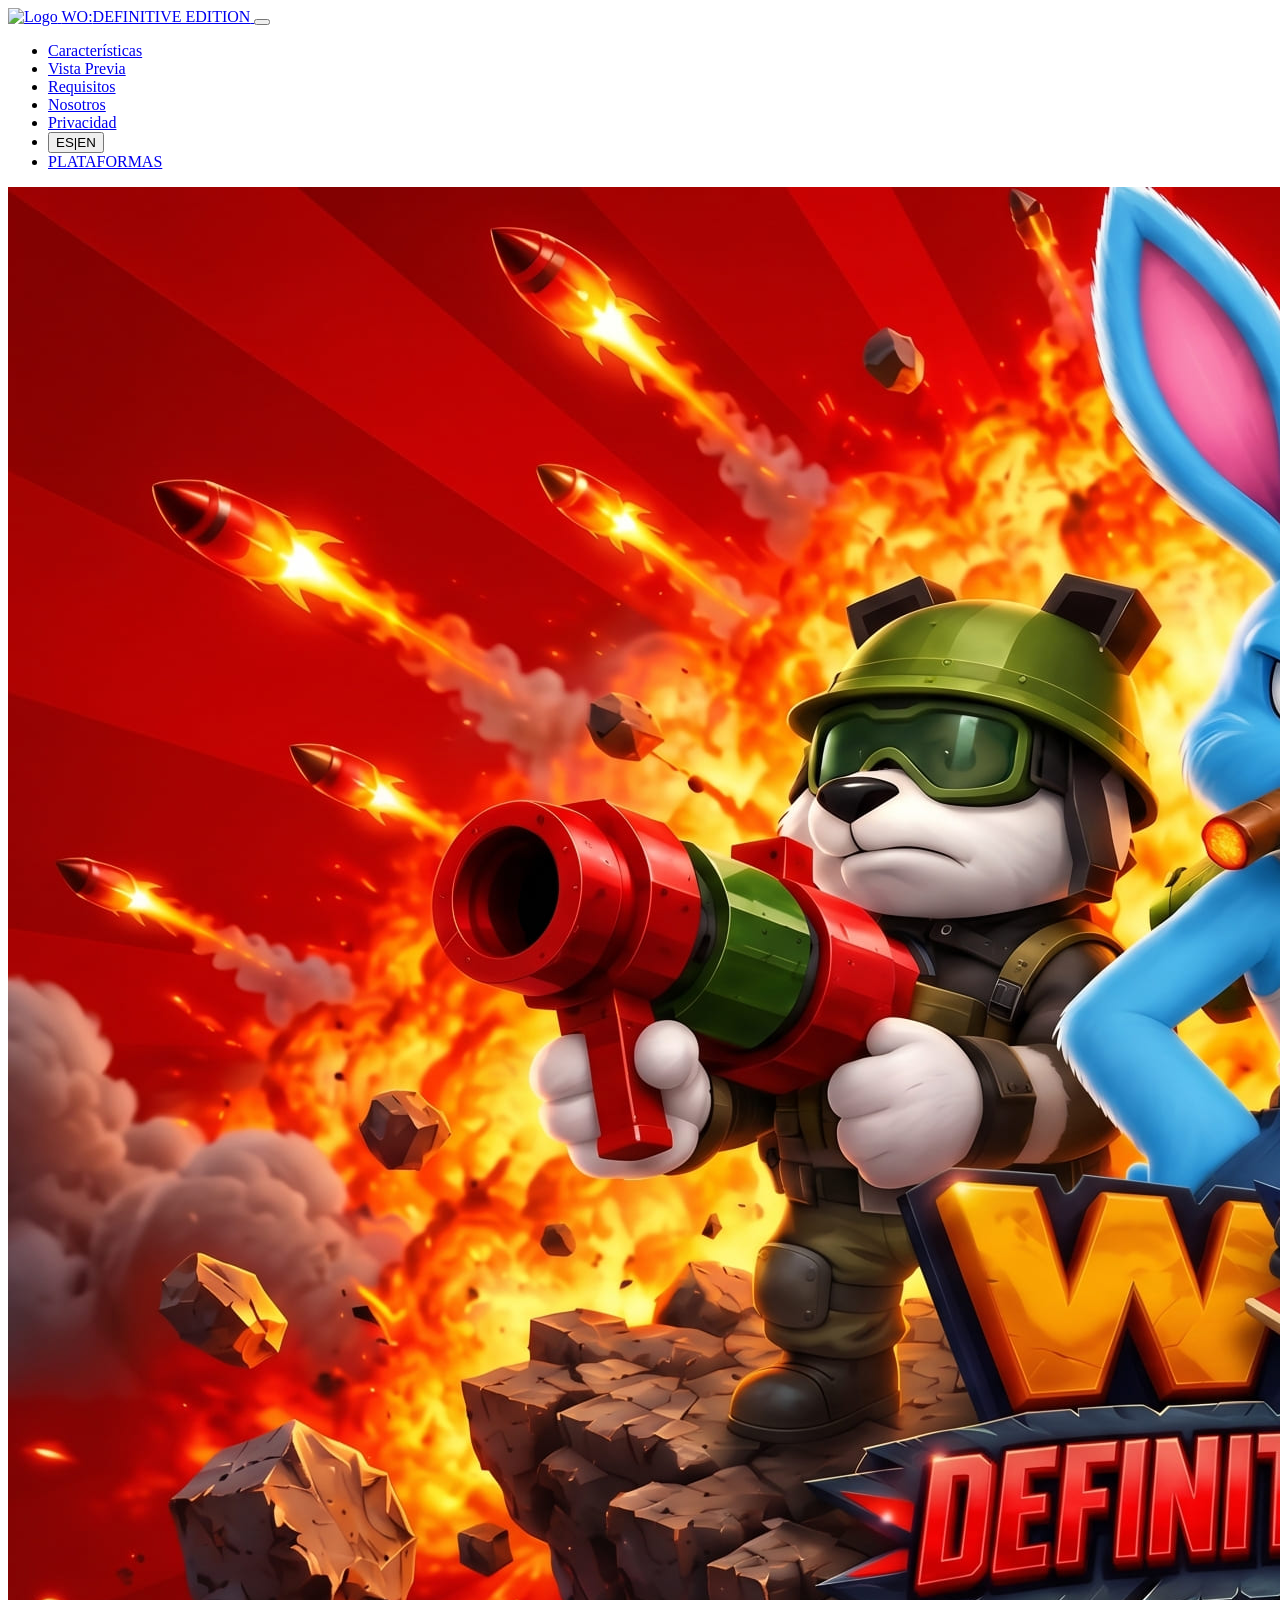
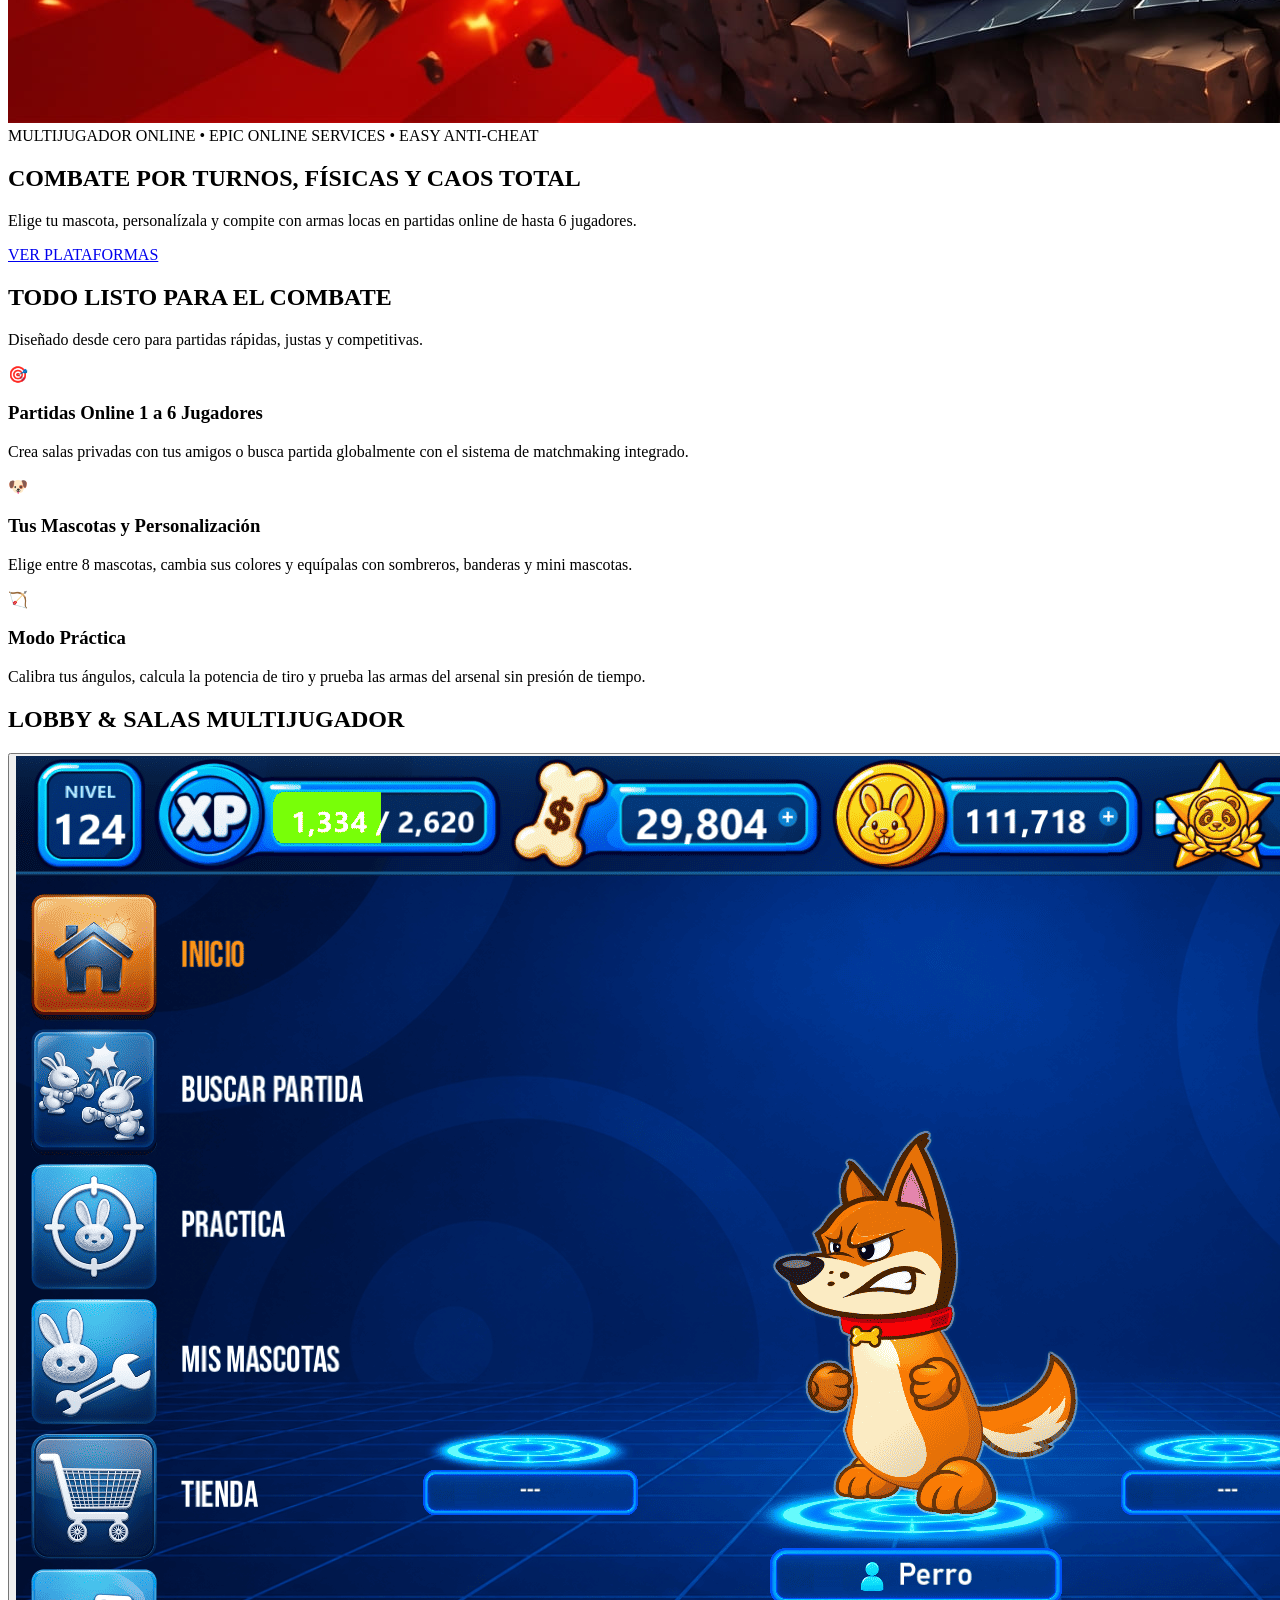
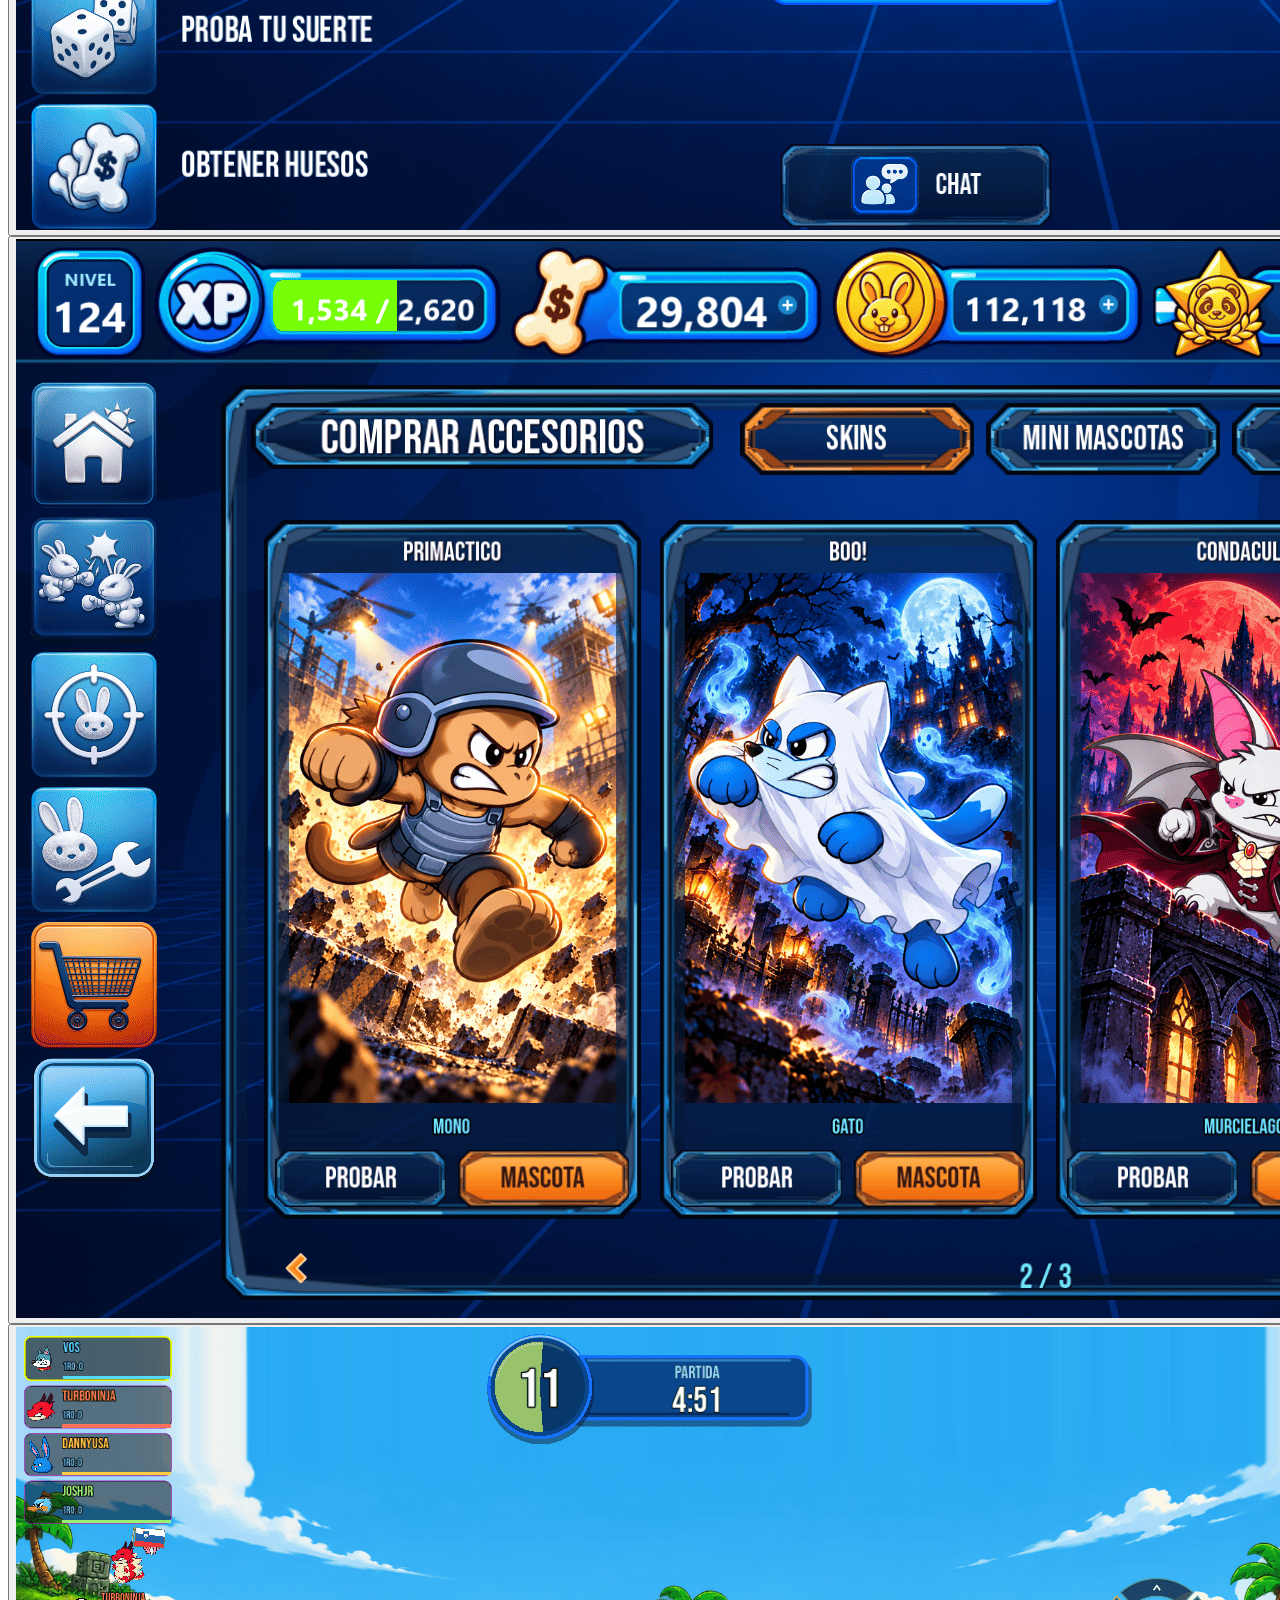
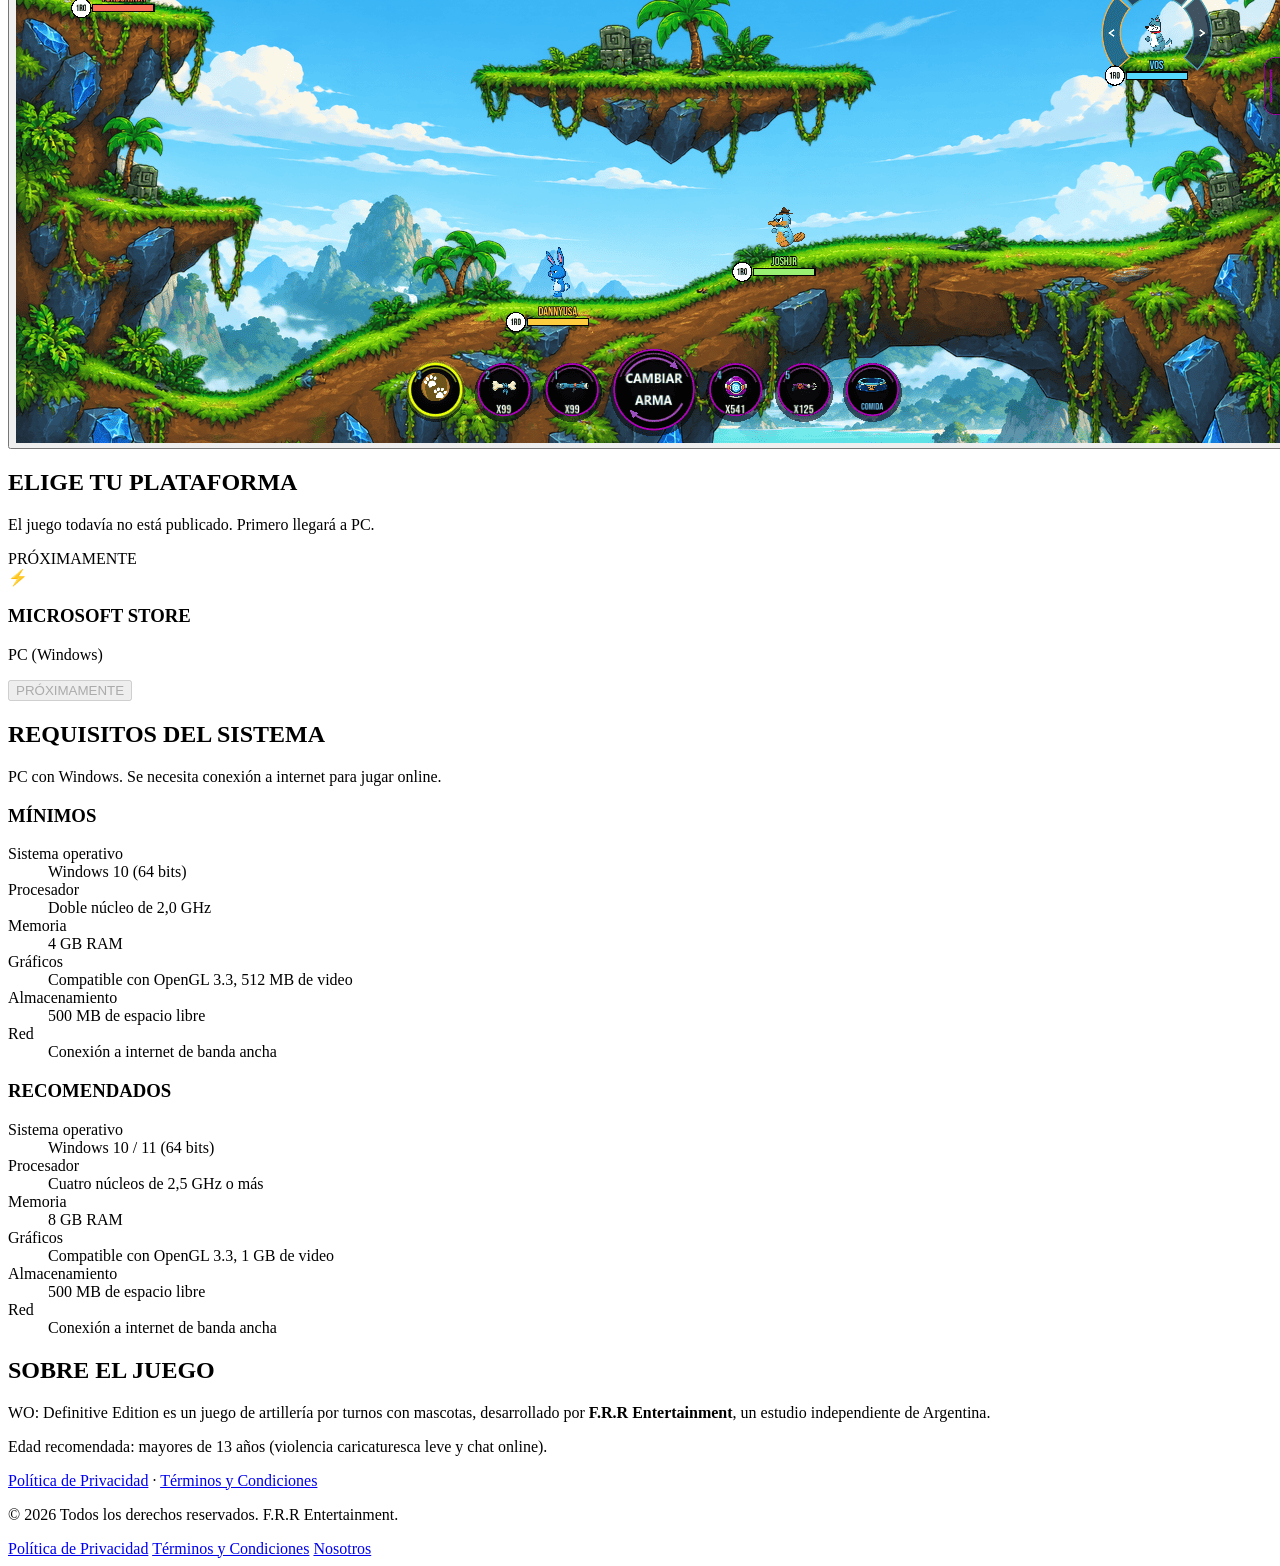
==== index.html @ 230c09bc "Change platform name from Epic Games Store to Microsoft Store" ====
<!DOCTYPE html>
<html lang="es">
<head>
  <meta charset="UTF-8" />
  <meta name="viewport" content="width=device-width, initial-scale=1.0" />
  <meta name="description" content="WO: Definitive Edition, juego de artillería por turnos con mascotas. Desarrollado por F.R.R Entertainment." />
  <link rel="icon" type="image/jpeg" href="Assets/Logo.jpg" />
  <title>WO Definitive Edition</title>
  <link rel="stylesheet" href="Css/style.css" />
  <link rel="preconnect" href="https://fonts.googleapis.com">
  <link rel="preconnect" href="https://fonts.gstatic.com" crossorigin>
  <link href="https://fonts.googleapis.com/css2?family=Bungee&family=Inter:wght@400;600;700;800&display=swap" rel="stylesheet">
</head>
<body>

  <!-- Barra de navegación con Menú Hamburguesa en móvil -->
  <header class="navbar">
    <div class="container nav-content">
      <a href="index.html" class="logo-brand">
        <img src="Assets/Logo.jpg" alt="Logo" class="nav-avatar" />
        <span class="logo-text">WO:<span>DEFINITIVE EDITION</span></span>
      </a>

      <!-- Botón de apertura para móviles -->
      <button class="nav-toggle" id="navToggle" aria-label="Abrir menú" data-i18n-aria="nav_open">
        <span></span>
        <span></span>
        <span></span>
      </button>

      <!-- Menú de enlaces -->
      <nav class="nav-menu" id="navMenu">
        <ul class="nav-links">
          <li><a href="#features" data-i18n="nav_features">Características</a></li>
          <li><a href="#preview" data-i18n="nav_preview">Vista Previa</a></li>
          <li><a href="#requirements" data-i18n="nav_requirements">Requisitos</a></li>
          <li><a href="#about" data-i18n="nav_about">Nosotros</a></li>
          <li><a href="privacy.html" data-i18n="nav_privacy">Privacidad</a></li>
          <li><button type="button" class="lang-toggle" data-lang-toggle aria-label="Cambiar idioma / Change language"><span class="lang-opt" data-lang="es">ES</span><span class="lang-sep">|</span><span class="lang-opt" data-lang="en">EN</span></button></li>
          <li><a href="#download" class="btn-play-nav" data-i18n="nav_platforms">PLATAFORMAS</a></li>
        </ul>
      </nav>
    </div>
  </header>

  <!-- Hero Section con Banner nítido -->
  <section class="hero-section">
    <div class="container hero-container">
      <div class="banner-frame">
        <img src="Assets/Banner.png" alt="WO: Definitive Edition" class="img-banner-main" />
      </div>

      <div class="hero-status-pill">
        <span class="pulse-dot"></span> <span data-i18n="hero_pill">MULTIJUGADOR ONLINE • EPIC ONLINE SERVICES • EASY ANTI-CHEAT</span>
      </div>

      <h1 class="hero-heading" data-i18n="hero_title">COMBATE POR TURNOS, FÍSICAS Y CAOS TOTAL</h1>
      <p class="hero-subtext" data-i18n="hero_text">
        Elige tu mascota, personalízala y compite con armas locas en partidas online de hasta 6 jugadores.
      </p>

      <div class="hero-actions">
        <a href="#download" class="btn-ui btn-yellow" data-i18n="hero_button">VER PLATAFORMAS</a>
      </div>
    </div>
  </section>

  <!-- Características -->
  <section id="features" class="section">
    <div class="container">
      <h2 class="section-title" data-i18n="features_title">TODO LISTO PARA EL COMBATE</h2>
      <p class="section-subtitle" data-i18n="features_sub">Diseñado desde cero para partidas rápidas, justas y competitivas.</p>

      <div class="game-cards-grid">
        <div class="game-card">
          <div class="card-icon-box">🎯</div>
          <h3 data-i18n="card1_title">Partidas Online 1 a 6 Jugadores</h3>
          <p data-i18n="card1_text">Crea salas privadas con tus amigos o busca partida globalmente con el sistema de matchmaking integrado.</p>
        </div>

        <div class="game-card">
          <div class="card-icon-box">🐶</div>
          <h3 data-i18n="card2_title">Tus Mascotas y Personalización</h3>
          <p data-i18n="card2_text">Elige entre 8 mascotas, cambia sus colores y equípalas con sombreros, banderas y mini mascotas.</p>
        </div>

        <div class="game-card">
          <div class="card-icon-box">🏹</div>
          <h3 data-i18n="card3_title">Modo Práctica</h3>
          <p data-i18n="card3_text">Calibra tus ángulos, calcula la potencia de tiro y prueba las armas del arsenal sin presión de tiempo.</p>
        </div>
      </div>
    </div>
  </section>

  <!-- Vista Previa del Menú del Juego -->
  <section id="preview" class="section section-lobby">
    <div class="container text-center">
      <h2 class="section-title" data-i18n="preview_title">LOBBY & SALAS MULTIJUGADOR</h2>
      <div class="screenshots-grid">
        <button type="button" class="screenshot-wrapper screenshot-button">
          <img src="Assets/Menu.png" alt="Menú principal del juego" class="screenshot-img" data-i18n-alt="preview_alt_menu" />
        </button>
        <button type="button" class="screenshot-wrapper screenshot-button">
          <img src="Assets/jugando.png" alt="Partida en curso" class="screenshot-img" data-i18n-alt="preview_alt_gameplay" />
        </button>
        <button type="button" class="screenshot-wrapper screenshot-button">
          <img src="Assets/Maparoto.png" alt="Mapa de juego" class="screenshot-img" data-i18n-alt="preview_alt_map" />
        </button>
      </div>
      <dialog class="screenshot-dialog" aria-label="Imagen ampliada" data-i18n-aria="preview_dialog">
        <button type="button" class="screenshot-dialog-close" aria-label="Cerrar imagen" data-i18n-aria="preview_close">&times;</button>
        <img class="screenshot-dialog-img" alt="" />
      </dialog>
    </div>
  </section>

  <!-- Plataformas -->
  <section id="download" class="section section-download">
    <div class="container text-center">
      <h2 class="section-title" data-i18n="platforms_title">ELIGE TU PLATAFORMA</h2>
      <p class="section-subtitle" data-i18n="platforms_sub">El juego todavía no está publicado. Primero llegará a PC.</p>

      <div class="platforms-grid single">

        <!-- 1. Epic Games Store -->
        <div class="platform-card">
          <div class="platform-badge badge-soon" data-i18n="soon">PRÓXIMAMENTE</div>
          <div class="platform-icon">⚡</div>
          <h3>MICROSOFT STORE</h3>
          <p class="platform-meta">PC (Windows)</p>
          <button class="btn-ui btn-disabled btn-block" disabled data-i18n="soon">PRÓXIMAMENTE</button>
        </div>

        <!-- Plataformas para mas adelante (sacar el comentario cuando sea real):

        <div class="platform-card">
          <div class="platform-badge badge-soon" data-i18n="soon">PRÓXIMAMENTE</div>
          <div class="platform-icon">🎮</div>
          <h3>STEAM</h3>
          <p class="platform-meta">PC (Windows)</p>
          <button class="btn-ui btn-disabled btn-block" disabled data-i18n="soon">PRÓXIMAMENTE</button>
        </div>

        <div class="platform-card coming-soon">
          <div class="platform-badge badge-soon" data-i18n="soon">PRÓXIMAMENTE</div>
          <div class="platform-icon">📱</div>
          <h3>ANDROID / MOBILE</h3>
          <p class="platform-meta">Google Play Store</p>
          <button class="btn-ui btn-disabled btn-block" disabled data-i18n="soon">PRÓXIMAMENTE</button>
        </div>

        <div class="platform-card coming-soon">
          <div class="platform-badge badge-soon" data-i18n="soon">PRÓXIMAMENTE</div>
          <div class="platform-icon">🍎</div>
          <h3>MACOS</h3>
          <p class="platform-meta">Apple</p>
          <button class="btn-ui btn-disabled btn-block" disabled data-i18n="soon">PRÓXIMAMENTE</button>
        </div>

        <div class="platform-card coming-soon">
          <div class="platform-badge badge-soon" data-i18n="soon">PRÓXIMAMENTE</div>
          <div class="platform-icon">🕹️</div>
          <h3>PLAYSTATION 5</h3>
          <p class="platform-meta">PlayStation Store</p>
          <button class="btn-ui btn-disabled btn-block" disabled data-i18n="soon">PRÓXIMAMENTE</button>
        </div>

        <div class="platform-card coming-soon">
          <div class="platform-badge badge-soon" data-i18n="soon">PRÓXIMAMENTE</div>
          <div class="platform-icon">🟢</div>
          <h3>XBOX SERIES X|S</h3>
          <p class="platform-meta">Microsoft Xbox Store</p>
          <button class="btn-ui btn-disabled btn-block" disabled data-i18n="soon">PRÓXIMAMENTE</button>
        </div>
        -->
      </div>
    </div>
  </section>

  <!-- Requisitos del sistema -->
  <section id="requirements" class="section">
    <div class="container text-center">
      <h2 class="section-title" data-i18n="req_title">REQUISITOS DEL SISTEMA</h2>
      <p class="section-subtitle" data-i18n="req_sub">PC con Windows. Se necesita conexión a internet para jugar online.</p>

      <div class="req-grid">
        <div class="req-card">
          <h3 data-i18n="req_min">MÍNIMOS</h3>
          <dl class="req-list">
            <dt data-i18n="req_os">Sistema operativo</dt><dd>Windows 10 (64 bits)</dd>
            <dt data-i18n="req_cpu">Procesador</dt><dd data-i18n="req_cpu_min">Doble núcleo de 2,0 GHz</dd>
            <dt data-i18n="req_ram">Memoria</dt><dd>4 GB RAM</dd>
            <dt data-i18n="req_gpu">Gráficos</dt><dd data-i18n="req_gpu_min">Compatible con OpenGL 3.3, 512 MB de video</dd>
            <dt data-i18n="req_disk">Almacenamiento</dt><dd data-i18n="req_disk_val">500 MB de espacio libre</dd>
            <dt data-i18n="req_net">Red</dt><dd data-i18n="req_net_val">Conexión a internet de banda ancha</dd>
          </dl>
        </div>

        <div class="req-card">
          <h3 data-i18n="req_rec">RECOMENDADOS</h3>
          <dl class="req-list">
            <dt data-i18n="req_os">Sistema operativo</dt><dd>Windows 10 / 11 (64 bits)</dd>
            <dt data-i18n="req_cpu">Procesador</dt><dd data-i18n="req_cpu_rec">Cuatro núcleos de 2,5 GHz o más</dd>
            <dt data-i18n="req_ram">Memoria</dt><dd>8 GB RAM</dd>
            <dt data-i18n="req_gpu">Gráficos</dt><dd data-i18n="req_gpu_rec">Compatible con OpenGL 3.3, 1 GB de video</dd>
            <dt data-i18n="req_disk">Almacenamiento</dt><dd data-i18n="req_disk_val">500 MB de espacio libre</dd>
            <dt data-i18n="req_net">Red</dt><dd data-i18n="req_net_val">Conexión a internet de banda ancha</dd>
          </dl>
        </div>
      </div>
    </div>
  </section>

  <!-- Quienes somos -->
  <section id="about" class="section">
    <div class="container text-center">
      <h2 class="section-title" data-i18n="about_title">SOBRE EL JUEGO</h2>
      <p class="section-subtitle" data-i18n="about_text">WO: Definitive Edition es un juego de artillería por turnos con mascotas, desarrollado por <strong>F.R.R Entertainment</strong>, un estudio independiente de Argentina.</p>
      <p class="section-subtitle" data-i18n="about_age">Edad recomendada: mayores de 13 años (violencia caricaturesca leve y chat online).</p>
      <p class="section-subtitle about-links"><a href="privacy.html" data-i18n="link_privacy">Política de Privacidad</a> · <a href="privacy.html#terms" data-i18n="link_terms">Términos y Condiciones</a></p>
    </div>
  </section>

  <!-- Footer -->
  <footer class="footer">
    <div class="container footer-content">
      <p data-i18n="footer_rights">&copy; 2026 Todos los derechos reservados. F.R.R Entertainment.</p>
      <div class="footer-links">
        <a href="privacy.html" data-i18n="link_privacy">Política de Privacidad</a>
        <a href="privacy.html#terms" data-i18n="link_terms">Términos y Condiciones</a>
        <a href="#about" data-i18n="nav_about">Nosotros</a>
      </div>
    </div>
  </footer>

  <script src="Js/i18n.js"></script>
  <script src="Js/main.js"></script>
</body>
</html>
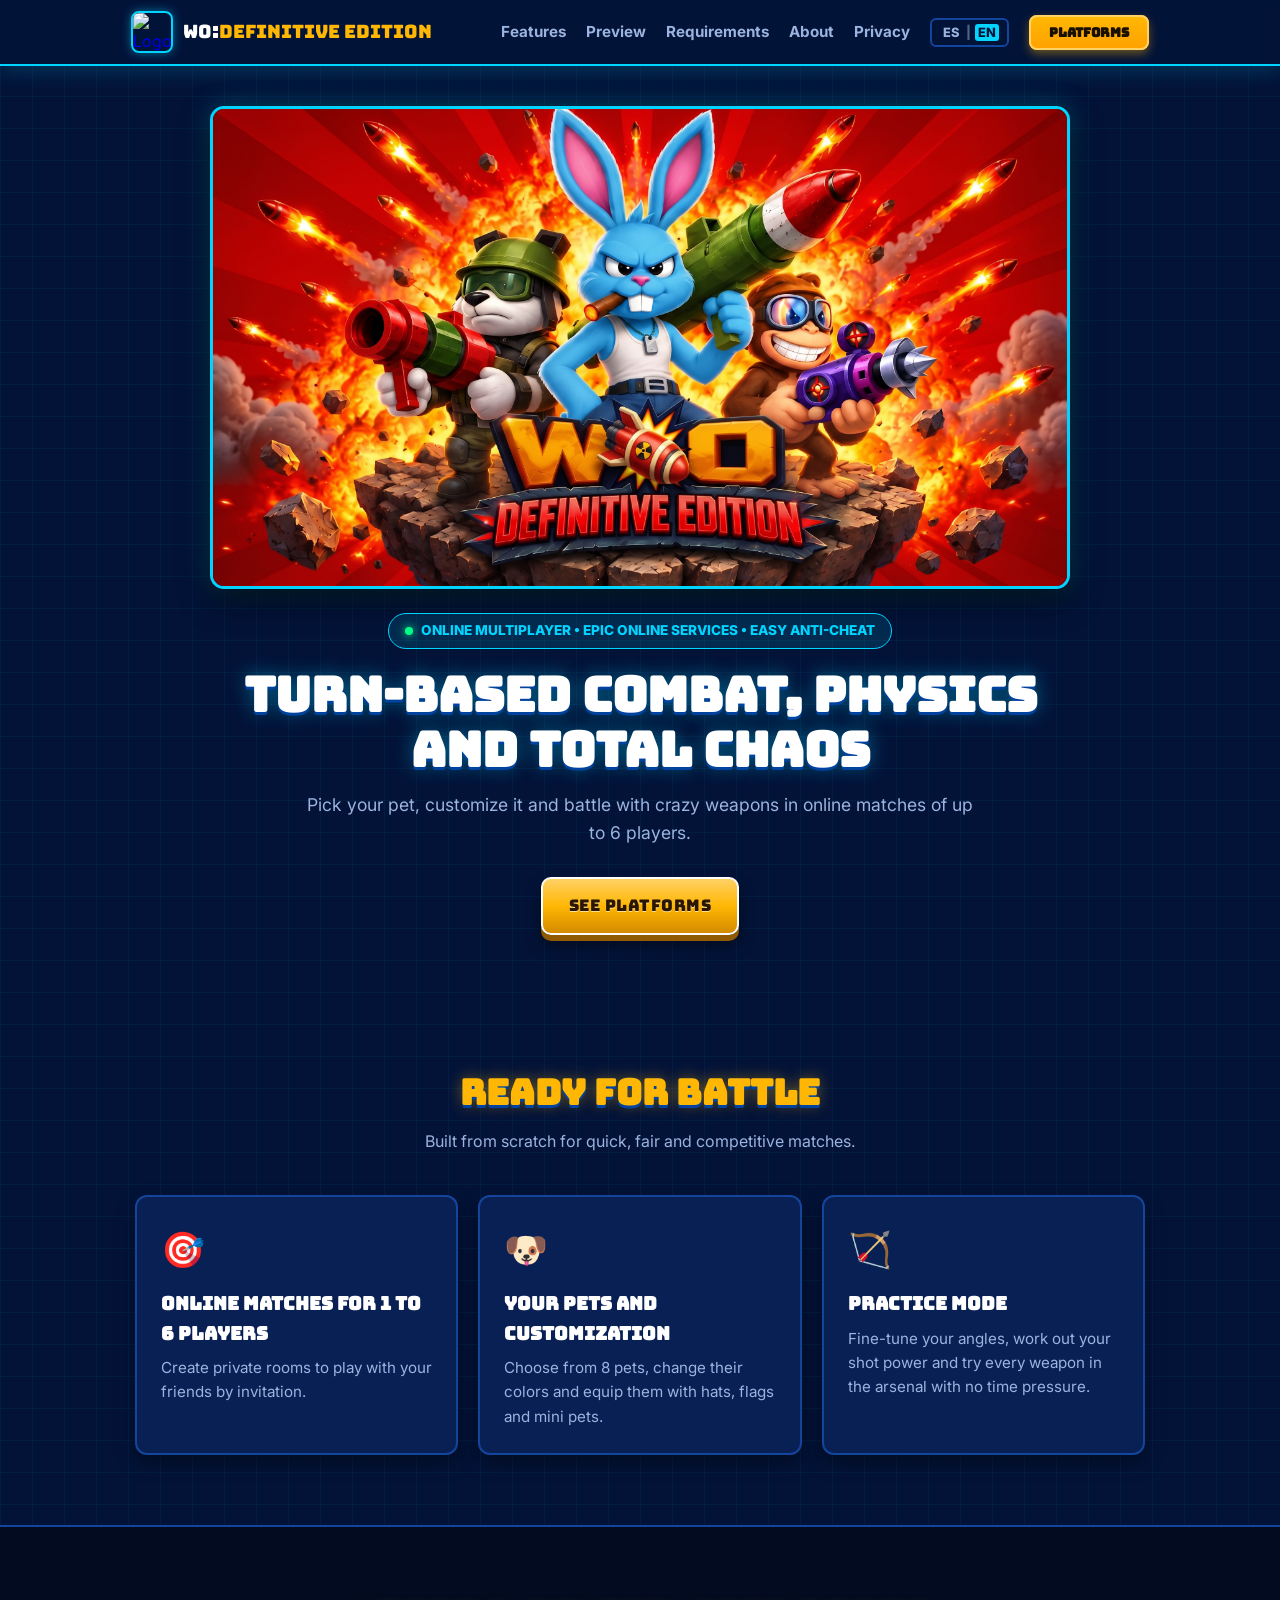
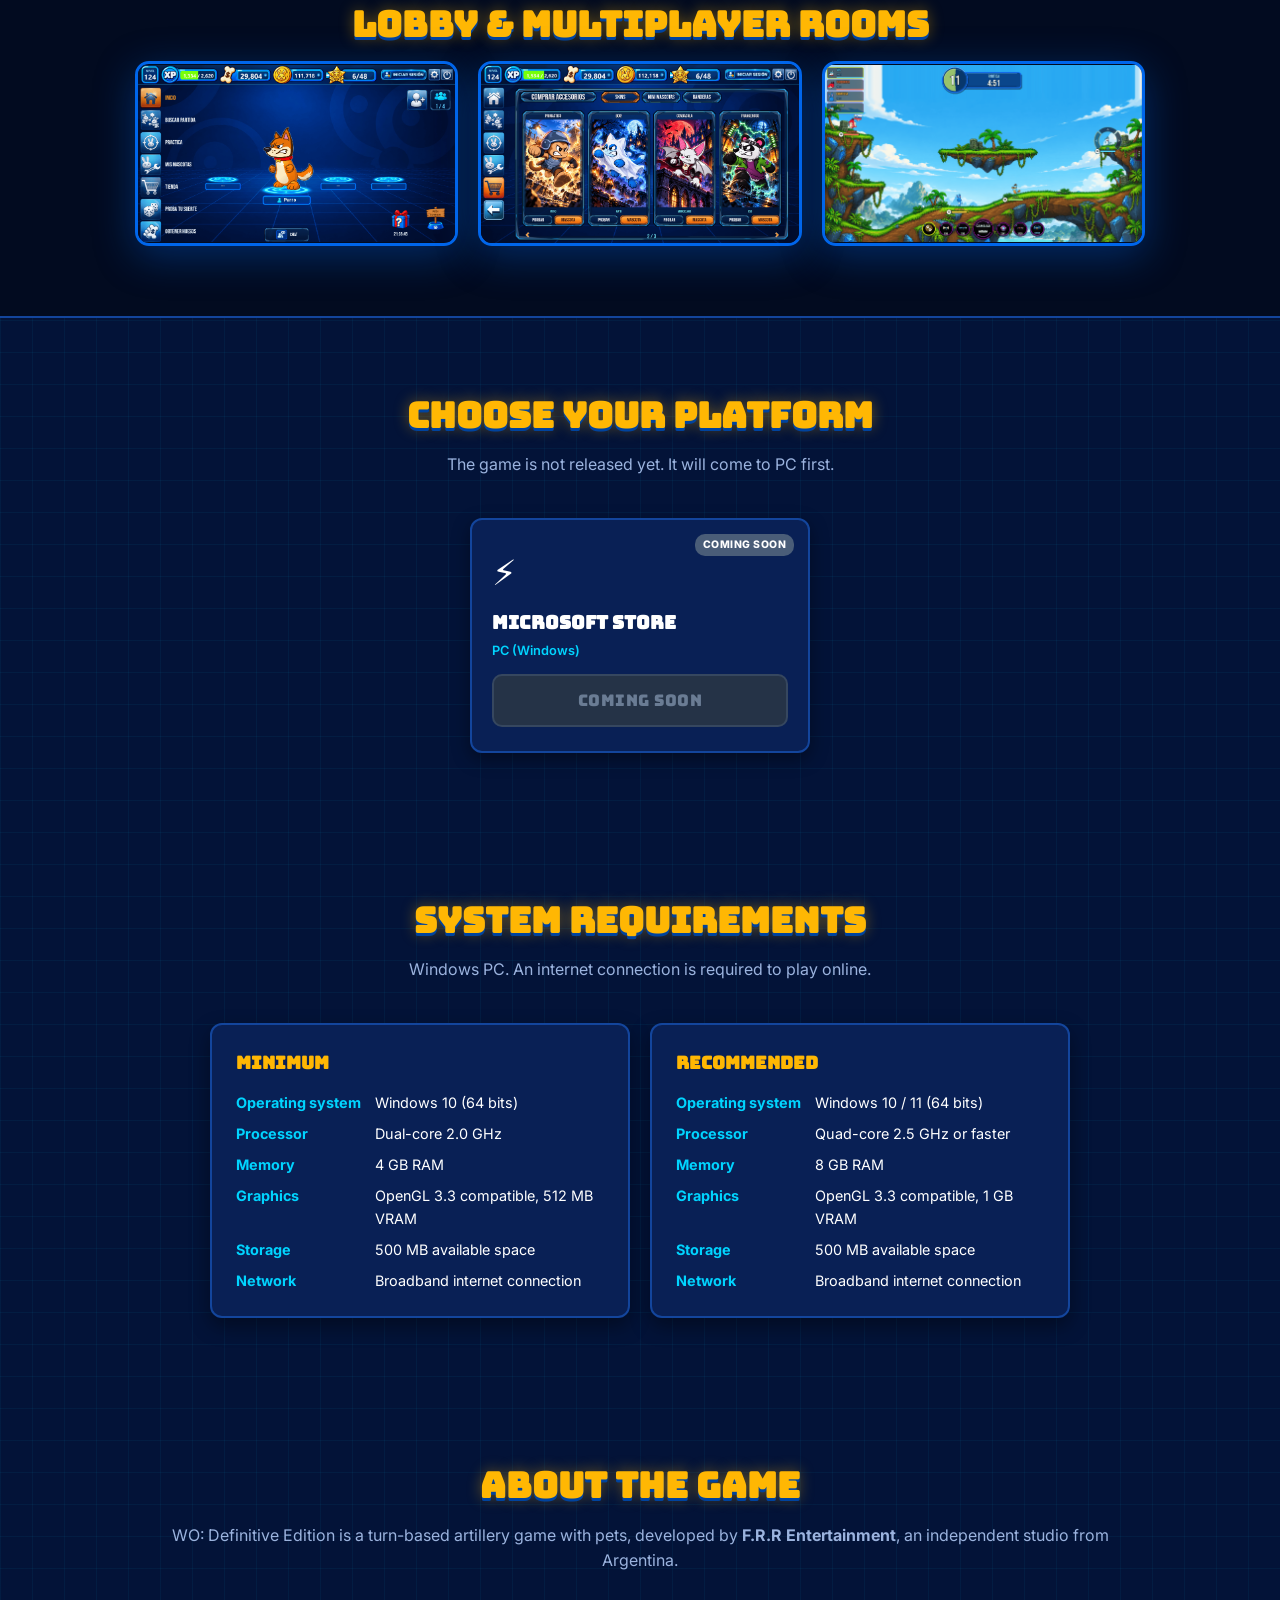
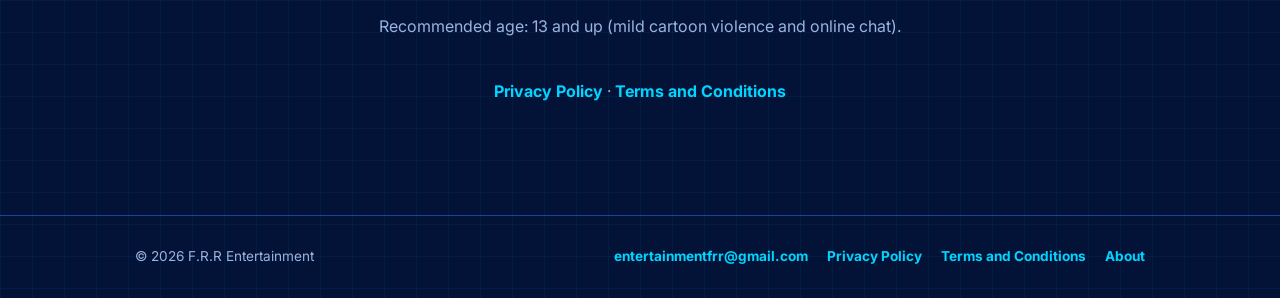
==== commit e130702b: "Update publisher contact and Epic privacy details" ====
--- a/index.html
+++ b/index.html
@@ -75,7 +75,7 @@
         <div class="game-card">
           <div class="card-icon-box">🎯</div>
           <h3 data-i18n="card1_title">Partidas Online 1 a 6 Jugadores</h3>
-          <p data-i18n="card1_text">Crea salas privadas con tus amigos o busca partida globalmente con el sistema de matchmaking integrado.</p>
+          <p data-i18n="card1_text">Crea salas privadas para jugar con tus amigos por invitación.</p>
         </div>
 
         <div class="game-card">
@@ -225,8 +225,9 @@
   <!-- Footer -->
   <footer class="footer">
     <div class="container footer-content">
-      <p data-i18n="footer_rights">&copy; 2026 Todos los derechos reservados. F.R.R Entertainment.</p>
+      <p data-i18n="footer_rights">&copy; 2026 F.R.R Entertainment</p>
       <div class="footer-links">
+        <a href="mailto:entertainmentfrr@gmail.com">entertainmentfrr@gmail.com</a>
         <a href="privacy.html" data-i18n="link_privacy">Política de Privacidad</a>
         <a href="privacy.html#terms" data-i18n="link_terms">Términos y Condiciones</a>
         <a href="#about" data-i18n="nav_about">Nosotros</a>
--- a/Css/style.css
+++ b/Css/style.css
@@ -0,0 +1,1096 @@
+:root {
+  /* Fondo general y menú del juego */
+  --bg-deep-blue: #031338;
+  --bg-darker: #020b20;
+  --grid-cyan: #00d4ff;
+  
+  /* Botones y acentos estilo UI Arcade */
+  --ui-blue: #0066eb;
+  --ui-blue-light: #1a8cff;
+  --ui-blue-dark: #00439e;
+  
+  --ui-yellow: #ffb703;
+  --ui-yellow-hover: #ffa200;
+  --ui-yellow-border: #ffd166;
+  
+  --ui-card-bg: #092055;
+  --ui-card-border: #13459c;
+
+  --text-white: #ffffff;
+  --text-dim: #9bb3de;
+
+  --font-arcade: 'Bungee', cursive, sans-serif;
+  --font-text: 'Inter', system-ui, sans-serif;
+}
+
+* {
+  margin: 0;
+  padding: 0;
+  box-sizing: border-box;
+}
+
+body {
+  background-color: var(--bg-deep-blue);
+  /* Textura de rejilla cibernética similar a la plataforma del menú */
+  background-image: 
+    linear-gradient(rgba(0, 212, 255, 0.05) 1px, transparent 1px),
+    linear-gradient(90deg, rgba(0, 212, 255, 0.05) 1px, transparent 1px);
+  background-size: 32px 32px;
+  color: var(--text-white);
+  font-family: var(--font-text);
+  line-height: 1.6;
+}
+
+.container {
+  max-width: 1050px;
+  margin: 0 auto;
+  padding: 0 20px;
+}
+
+/* Navbar */
+/* Navbar Base */
+.navbar {
+  background: rgba(3, 19, 56, 0.95);
+  backdrop-filter: blur(12px);
+  border-bottom: 2px solid var(--grid-cyan);
+  box-shadow: 0 4px 20px rgba(0, 212, 255, 0.2);
+  position: sticky;
+  top: 0;
+  z-index: 1000;
+  width: 100%;
+}
+
+.nav-content {
+  display: flex;
+  justify-content: space-between;
+  align-items: center;
+  min-height: 64px; /* Cambiado de height fija a min-height */
+  padding: 8px 16px;
+  gap: 12px;
+}
+
+.logo-brand {
+  display: flex;
+  align-items: center;
+  gap: 10px;
+  text-decoration: none;
+  flex-shrink: 0; /* Evita que el logo se achique o deforme */
+}
+
+.nav-avatar {
+  width: 40px;
+  height: 40px;
+  border-radius: 8px;
+  border: 2px solid var(--grid-cyan);
+  object-fit: cover;
+  box-shadow: 0 0 8px rgba(0, 212, 255, 0.5);
+}
+
+.logo-text {
+  font-family: var(--font-arcade);
+  font-size: 1.25rem;
+  color: #fff;
+  white-space: nowrap;
+}
+
+.logo-text span {
+  color: var(--ui-yellow);
+}
+
+.nav-links {
+  list-style: none;
+  display: flex;
+  align-items: center;
+  gap: 16px;
+  margin: 0;
+  padding: 0;
+}
+
+.nav-links a {
+  color: var(--text-dim);
+  text-decoration: none;
+  font-weight: 700;
+  font-size: 0.9rem;
+  white-space: nowrap;
+  transition: color 0.2s;
+}
+
+.nav-links a:hover {
+  color: var(--grid-cyan);
+}
+
+.btn-play-nav {
+  background: linear-gradient(180deg, var(--ui-yellow), var(--ui-yellow-hover));
+  color: #1a1000 !important;
+  font-family: var(--font-arcade);
+  padding: 6px 14px;
+  border-radius: 6px;
+  border: 2px solid var(--ui-yellow-border);
+  box-shadow: 0 4px 8px rgba(255, 183, 3, 0.4);
+  font-size: 0.8rem !important;
+}
+
+/* =========================================
+   RESPONSIVE NAVBAR (Móviles y Tablets)
+   ========================================= */
+/* =========================================
+   1. ESTILOS BASE NAVBAR (Desktop / PC)
+   ========================================= */
+.navbar {
+  background: rgba(3, 19, 56, 0.95);
+  backdrop-filter: blur(12px);
+  border-bottom: 2px solid var(--grid-cyan);
+  box-shadow: 0 4px 20px rgba(0, 212, 255, 0.2);
+  position: sticky;
+  top: 0;
+  z-index: 1000;
+  width: 100%;
+}
+
+.nav-content {
+  display: flex;
+  justify-content: space-between;
+  align-items: center;
+  height: 64px;
+  padding: 0 16px;
+}
+
+.logo-brand {
+  display: flex;
+  align-items: center;
+  gap: 10px;
+  text-decoration: none;
+  flex-shrink: 0;
+}
+
+.nav-avatar {
+  width: 42px;
+  height: 42px;
+  border-radius: 8px;
+  border: 2px solid var(--grid-cyan);
+  object-fit: cover;
+  box-shadow: 0 0 10px rgba(0, 212, 255, 0.5);
+}
+
+.logo-text {
+  font-family: var(--font-arcade);
+  font-size: 1.15rem;
+  color: #fff;
+  white-space: nowrap;
+}
+
+.logo-text span {
+  color: var(--ui-yellow);
+}
+
+/* Menú en Desktop */
+.nav-menu {
+  display: flex;
+  align-items: center;
+}
+
+.nav-links {
+  list-style: none;
+  display: flex;
+  align-items: center;
+  gap: 20px;
+  margin: 0;
+  padding: 0;
+}
+
+.nav-links a {
+  color: var(--text-dim);
+  text-decoration: none;
+  font-weight: 700;
+  font-size: 0.95rem;
+  transition: color 0.2s;
+}
+
+.nav-links a:hover {
+  color: var(--grid-cyan);
+}
+
+.btn-play-nav {
+  background: linear-gradient(180deg, var(--ui-yellow), var(--ui-yellow-hover));
+  color: #1a1000 !important;
+  font-family: var(--font-arcade);
+  padding: 7px 18px;
+  border-radius: 8px;
+  border: 2px solid var(--ui-yellow-border);
+  box-shadow: 0 4px 10px rgba(255, 183, 3, 0.4);
+}
+
+/* Botón Hamburguesa: TOTALMENTE OCULTO EN PC (evita el puntito) */
+.nav-toggle {
+  display: none !important;
+  background: none;
+  border: none;
+  cursor: pointer;
+  padding: 8px;
+  flex-direction: column;
+  gap: 5px;
+}
+
+.nav-toggle span {
+  display: block;
+  width: 26px;
+  height: 3px;
+  background-color: var(--grid-cyan);
+  border-radius: 2px;
+  transition: transform 0.3s ease, opacity 0.3s ease;
+}
+
+/* Animación a 'X' cuando el menú se abre */
+.nav-toggle.open span:nth-child(1) {
+  transform: translateY(8px) rotate(45deg);
+}
+.nav-toggle.open span:nth-child(2) {
+  opacity: 0;
+}
+.nav-toggle.open span:nth-child(3) {
+  transform: translateY(-8px) rotate(-45deg);
+}
+
+
+/* =========================================
+   2. RESPONSIVE (Tablets y Móviles: <= 820px)
+   ========================================= */
+@media (max-width: 820px) {
+  .logo-text {
+    font-size: 0.95rem;
+  }
+
+  /* Se activa el botón hamburguesa en pantallas chicas */
+  .nav-toggle {
+    display: flex !important;
+  }
+
+  /* Menú desplegable */
+  .nav-menu {
+    position: absolute;
+    top: 64px;
+    left: 0;
+    width: 100%;
+    background: #020c24;
+    border-bottom: 2px solid var(--grid-cyan);
+    max-height: 0;
+    overflow: hidden;
+    transition: max-height 0.3s ease-in-out;
+  }
+
+  .nav-menu.active {
+    max-height: 320px;
+    box-shadow: 0 10px 25px rgba(0, 0, 0, 0.8);
+  }
+
+  .nav-links {
+      display: flex;
+      flex-direction: column;
+      align-items: center;      /* Centra horizontalmente los items */
+      justify-content: center;
+      width: 100%;
+      padding: 20px 0;
+      gap: 16px;
+      text-align: center;
+    }
+
+  .nav-links li {
+      width: 100%;
+      display: flex;
+      justify-content: center;  /* Centra el contenido de cada <li> */
+      align-items: center;
+    }
+
+  .btn-play-nav {
+      display: inline-block;
+      margin: 6px auto 0 auto;  /* auto en los costados fuerza el centrado */
+      text-align: center;
+    }
+}
+
+/* Hero Section */
+.hero-section {
+  padding: 40px 0 60px;
+  text-align: center;
+}
+
+.hero-container {
+  max-width: 900px;
+}
+
+.banner-frame {
+  margin-bottom: 24px;
+}
+
+.img-banner-main {
+  width: 100%;
+  height: auto;
+  border-radius: 14px;
+  border: 3px solid var(--grid-cyan);
+  box-shadow: 0 10px 30px rgba(0, 0, 0, 0.8), 0 0 25px rgba(0, 212, 255, 0.35);
+  display: block;
+}
+
+.hero-status-pill {
+  display: inline-flex;
+  align-items: center;
+  gap: 8px;
+  background: rgba(0, 212, 255, 0.12);
+  border: 1px solid var(--grid-cyan);
+  color: var(--grid-cyan);
+  font-weight: 800;
+  font-size: 0.85rem;
+  padding: 6px 16px;
+  border-radius: 20px;
+  margin-bottom: 18px;
+}
+
+.pulse-dot {
+  width: 8px;
+  height: 8px;
+  background-color: #00ff88;
+  border-radius: 50%;
+  box-shadow: 0 0 8px #00ff88;
+}
+
+.hero-heading {
+  font-family: var(--font-arcade);
+  font-size: clamp(2rem, 4vw, 3rem);
+  line-height: 1.15;
+  color: #fff;
+  text-shadow: 0 3px 0px var(--ui-blue-dark), 0 0 20px rgba(0, 212, 255, 0.4);
+  margin-bottom: 14px;
+}
+
+.hero-subtext {
+  color: var(--text-dim);
+  font-size: 1.1rem;
+  max-width: 680px;
+  margin: 0 auto 30px;
+}
+
+.hero-actions {
+  display: flex;
+  gap: 16px;
+  justify-content: center;
+  flex-wrap: wrap;
+}
+
+/* Botones estilo UI 3D del juego */
+.btn-ui {
+  font-family: var(--font-arcade);
+  padding: 14px 26px;
+  border-radius: 10px;
+  text-decoration: none;
+  font-size: 1rem;
+  letter-spacing: 0.5px;
+  transition: transform 0.1s ease, box-shadow 0.1s ease;
+  display: inline-block;
+  cursor: pointer;
+}
+
+.btn-ui:active {
+  transform: translateY(3px);
+}
+
+.btn-yellow {
+  background: linear-gradient(180deg, #ffd166 0%, #ffb703 50%, #d48b00 100%);
+  color: #2b1700;
+  border: 2px solid #fff;
+  box-shadow: 0 6px 0px #8f5a00, 0 10px 15px rgba(0,0,0,0.5);
+  text-shadow: 0 1px 0 rgba(255,255,255,0.6);
+}
+
+.btn-yellow:hover {
+  background: linear-gradient(180deg, #ffe08a 0%, #ffc229 50%, #e09400 100%);
+}
+
+.btn-blue {
+  background: linear-gradient(180deg, #3399ff 0%, #0066eb 50%, #00439e 100%);
+  color: #ffffff;
+  border: 2px solid #80c0ff;
+  box-shadow: 0 6px 0px #002b66, 0 10px 15px rgba(0,0,0,0.5);
+}
+
+.btn-blue:hover {
+  background: linear-gradient(180deg, #52aaff 0%, #1a7bff 50%, #0050b8 100%);
+}
+
+/* Secciones */
+.section {
+  padding: 70px 0;
+}
+
+.section-title {
+  font-family: var(--font-arcade);
+  font-size: 2.2rem;
+  text-align: center;
+  color: var(--ui-yellow);
+  text-shadow: 0 3px 0 var(--ui-blue-dark), 0 0 15px rgba(255, 183, 3, 0.4);
+  margin-bottom: 8px;
+}
+
+.section-subtitle {
+  text-align: center;
+  color: var(--text-dim);
+  margin-bottom: 40px;
+}
+
+/* Tarjetas */
+.game-cards-grid {
+  display: grid;
+  grid-template-columns: repeat(auto-fit, minmax(240px, 1fr));
+  gap: 20px;
+}
+
+.game-card {
+  background: var(--ui-card-bg);
+  border: 2px solid var(--ui-card-border);
+  border-radius: 12px;
+  padding: 24px;
+  box-shadow: 0 8px 20px rgba(0, 0, 0, 0.4);
+  transition: transform 0.2s, border-color 0.2s;
+}
+
+.game-card:hover {
+  transform: translateY(-4px);
+  border-color: var(--grid-cyan);
+}
+
+.highlight-card {
+  border-color: var(--grid-cyan);
+  box-shadow: 0 0 20px rgba(0, 212, 255, 0.2);
+}
+
+.card-icon-box {
+  font-size: 2.2rem;
+  margin-bottom: 12px;
+}
+
+.game-card h3 {
+  font-family: var(--font-arcade);
+  font-size: 1.15rem;
+  color: #fff;
+  margin-bottom: 8px;
+}
+
+.game-card p {
+  color: var(--text-dim);
+  font-size: 0.95rem;
+}
+
+/* Vista Previa / Screenshot */
+.section-lobby {
+  background: var(--bg-darker);
+  border-top: 2px solid var(--ui-card-border);
+  border-bottom: 2px solid var(--ui-card-border);
+}
+
+.screenshots-grid {
+  display: grid;
+  grid-template-columns: repeat(3, minmax(0, 1fr));
+  gap: 20px;
+}
+
+.screenshot-wrapper {
+  width: 100%;
+  border-radius: 14px;
+  border: 3px solid var(--ui-blue);
+  box-shadow: 0 10px 40px rgba(0, 102, 235, 0.35);
+  overflow: hidden;
+}
+
+.screenshot-button {
+  display: block;
+  padding: 0;
+  background: none;
+  cursor: zoom-in;
+}
+
+.screenshot-button:focus-visible,
+.screenshot-dialog-close:focus-visible {
+  outline: 3px solid var(--grid-cyan);
+  outline-offset: 3px;
+}
+
+.screenshot-img {
+  width: 100%;
+  height: auto;
+  display: block;
+  object-fit: contain;
+  transition: transform 0.2s ease;
+}
+
+.screenshot-button:hover .screenshot-img {
+  transform: scale(1.04);
+}
+
+.screenshot-dialog {
+  position: fixed;
+  inset: 0;
+  margin: auto;
+  max-width: 94vw;
+  max-height: 92vh;
+  box-sizing: border-box;
+  padding: 44px 16px 16px;
+  border: 2px solid var(--ui-blue);
+  border-radius: 14px;
+  background: var(--bg-darker);
+  box-shadow: 0 10px 50px rgba(0, 0, 0, 0.7);
+}
+
+.screenshot-dialog:not([open]) {
+  display: none;
+}
+
+.screenshot-dialog::backdrop {
+  background: rgba(0, 0, 0, 0.85);
+}
+
+.screenshot-dialog-img {
+  display: block;
+  max-width: 90vw;
+  max-height: calc(92vh - 64px);
+  object-fit: contain;
+}
+
+.screenshot-dialog-close {
+  position: absolute;
+  top: 8px;
+  right: 10px;
+  width: 32px;
+  height: 32px;
+  border: 1px solid var(--ui-card-border);
+  border-radius: 50%;
+  color: var(--text-white);
+  background: var(--ui-card-bg);
+  font-size: 1.5rem;
+  line-height: 1;
+  cursor: pointer;
+}
+
+@media (max-width: 768px) {
+  .screenshots-grid {
+    grid-template-columns: 1fr;
+  }
+}
+
+/* Descargas */
+/* Cuadrícula de plataformas ordenada en cajas */
+.platforms-grid {
+  display: grid;
+  /* 3 columnas fijas en pantallas medianas/grandes */
+  grid-template-columns: repeat(3, 1fr);
+  gap: 20px;
+  max-width: 980px;
+  margin: 30px auto 0;
+  text-align: left;
+}
+
+.platform-card {
+  background: var(--ui-card-bg);
+  border: 2px solid var(--ui-card-border);
+  border-radius: 12px;
+  padding: 24px 20px;
+  position: relative;
+  display: flex;
+  flex-direction: column;
+  box-shadow: 0 6px 18px rgba(0, 0, 0, 0.4);
+  transition: transform 0.2s ease, border-color 0.2s ease;
+}
+
+.platform-card:hover {
+  transform: translateY(-4px);
+  border-color: var(--grid-cyan);
+}
+
+/* Tarjeta destacada (Windows / Actual) */
+.active-platform {
+  border: 2px solid var(--grid-cyan);
+  box-shadow: 0 0 20px rgba(0, 212, 255, 0.25);
+  background: linear-gradient(180deg, #0e2b6e 0%, var(--ui-card-bg) 100%);
+}
+
+/* Tarjetas en desarrollo */
+.platform-card.coming-soon {
+  opacity: 0.85;
+  background: rgba(9, 32, 85, 0.6);
+  border-style: dashed;
+}
+
+.platform-badge {
+  position: absolute;
+  top: 14px;
+  right: 14px;
+  font-size: 0.65rem;
+  font-weight: 800;
+  letter-spacing: 0.5px;
+  padding: 3px 8px;
+  border-radius: 10px;
+  background: #00ff88;
+  color: #022411;
+}
+
+.badge-store {
+  background: var(--ui-yellow);
+  color: #2b1700;
+}
+
+.badge-soon {
+  background: #4a5d78;
+  color: #ffffff;
+}
+
+.platform-icon {
+  font-size: 2.2rem;
+  margin-bottom: 8px;
+}
+
+.platform-card h3 {
+  font-family: var(--font-arcade);
+  font-size: 1.15rem;
+  color: #ffffff;
+  margin-bottom: 4px;
+}
+
+.platform-meta {
+  color: var(--grid-cyan);
+  font-size: 0.8rem;
+  font-weight: 600;
+  margin-bottom: 12px;
+}
+
+.platform-features {
+  list-style: none;
+  font-size: 0.82rem;
+  color: var(--text-dim);
+  margin-bottom: 20px;
+  flex-grow: 1; /* Hace que todas las tarjetas tengan la misma altura y los botones queden alineados abajo */
+}
+
+.platform-features li {
+  padding: 4px 0;
+  border-bottom: 1px solid rgba(255, 255, 255, 0.05);
+}
+
+.platform-features li::before {
+  content: "▸ ";
+  color: var(--ui-yellow);
+  font-weight: bold;
+}
+
+.btn-block {
+  display: block;
+  width: 100%;
+  text-align: center;
+  box-sizing: border-box;
+}
+
+.btn-secondary-ui {
+  background: #102a5c;
+  color: #fff;
+  border: 2px solid var(--ui-card-border);
+  box-shadow: 0 4px 0 #071633;
+}
+
+.btn-secondary-ui:hover {
+  border-color: var(--grid-cyan);
+  color: var(--grid-cyan);
+}
+
+.btn-disabled {
+  background: #253347;
+  color: #6a7c94;
+  border: 2px solid #36475f;
+  cursor: not-allowed;
+  box-shadow: none;
+}
+
+/* Adaptación para pantallas chicas y celulares */
+@media (max-width: 860px) {
+  .platforms-grid {
+    grid-template-columns: repeat(2, 1fr); /* 2 columnas en tablets */
+  }
+}
+
+@media (max-width: 560px) {
+  .platforms-grid {
+    grid-template-columns: 1fr; /* 1 columna solo en teléfonos móviles */
+  }
+}
+
+/* Footer */
+.footer {
+  border-top: 1px solid var(--ui-card-border);
+  padding: 30px 0;
+  font-size: 0.85rem;
+  color: var(--text-dim);
+}
+
+.footer-content {
+  display: flex;
+  justify-content: space-between;
+  align-items: center;
+  flex-wrap: wrap;
+  gap: 15px;
+}
+
+.footer-links a {
+  color: var(--grid-cyan);
+  text-decoration: none;
+  margin-left: 15px;
+  font-weight: 700;
+}
+/* =========================================
+   ESTILOS PARA PÁGINA LEGAL (Privacidad y Términos)
+   ========================================= */
+.legal-page-body {
+  background-color: var(--bg-deep-blue);
+  color: var(--text-white);
+  min-height: 100vh;
+}
+
+.legal-wrapper {
+  max-width: 920px;
+  margin: 40px auto 80px;
+  padding: 0 20px;
+}
+
+.legal-header {
+  margin-bottom: 35px;
+}
+
+.legal-badge {
+  display: inline-block;
+  background: rgba(0, 212, 255, 0.12);
+  border: 1px solid var(--grid-cyan);
+  color: var(--grid-cyan);
+  font-size: 0.75rem;
+  font-weight: 800;
+  letter-spacing: 1px;
+  padding: 5px 14px;
+  border-radius: 20px;
+  margin-bottom: 12px;
+}
+
+.legal-main-title {
+  font-family: var(--font-arcade);
+  font-size: clamp(1.8rem, 4vw, 2.8rem);
+  color: var(--ui-yellow);
+  text-shadow: 0 3px 0 var(--ui-blue-dark), 0 0 20px rgba(255, 183, 3, 0.4);
+  margin-bottom: 6px;
+}
+
+.legal-subtext {
+  color: var(--text-dim);
+  font-size: 0.9rem;
+  margin-bottom: 25px;
+}
+
+/* Tabs / Pestañas */
+.legal-tabs {
+  display: inline-flex;
+  gap: 12px;
+  background: rgba(2, 11, 32, 0.8);
+  padding: 6px;
+  border-radius: 12px;
+  border: 1px solid var(--ui-card-border);
+}
+
+.tab-btn {
+  background: transparent;
+  color: var(--text-dim);
+  border: none;
+  font-family: var(--font-arcade);
+  font-size: 0.9rem;
+  padding: 10px 22px;
+  border-radius: 8px;
+  cursor: pointer;
+  transition: all 0.2s ease;
+}
+
+.tab-btn:hover {
+  color: var(--text-white);
+}
+
+.tab-btn.active {
+  background: linear-gradient(180deg, #0066eb 0%, #00439e 100%);
+  color: #fff;
+  border: 1px solid var(--grid-cyan);
+  box-shadow: 0 0 15px rgba(0, 212, 255, 0.4);
+}
+
+/* Panel contenedor del documento */
+.legal-doc-box {
+  background: rgba(9, 32, 85, 0.85);
+  backdrop-filter: blur(14px);
+  border: 2px solid var(--ui-card-border);
+  border-radius: 16px;
+  padding: 40px;
+  box-shadow: 0 10px 40px rgba(0, 0, 0, 0.6);
+}
+
+.tab-content {
+  display: none;
+}
+
+.tab-content.active {
+  display: block;
+  animation: fadeIn 0.3s ease;
+}
+
+@keyframes fadeIn {
+  from { opacity: 0; transform: translateY(6px); }
+  to { opacity: 1; transform: translateY(0); }
+}
+
+.doc-meta-banner {
+  background: rgba(0, 212, 255, 0.1);
+  border-left: 4px solid var(--grid-cyan);
+  padding: 12px 18px;
+  border-radius: 6px;
+  font-size: 0.9rem;
+  color: var(--grid-cyan);
+  font-weight: 600;
+  margin-bottom: 30px;
+}
+
+.banner-terms {
+  border-left-color: var(--ui-yellow);
+  color: var(--ui-yellow);
+  background: rgba(255, 183, 3, 0.1);
+}
+
+/* Tipografía de las secciones legales */
+.doc-section {
+  margin-bottom: 32px;
+}
+
+.doc-section h2 {
+  font-family: var(--font-arcade);
+  font-size: 1.25rem;
+  color: var(--ui-yellow);
+  margin-bottom: 12px;
+  letter-spacing: 0.5px;
+}
+
+.doc-section p {
+  color: #d2def2;
+  font-size: 0.95rem;
+  line-height: 1.7;
+  margin-bottom: 12px;
+}
+
+.doc-list {
+  list-style: none;
+  padding-left: 5px;
+  margin-top: 10px;
+}
+
+.doc-list li {
+  color: #d2def2;
+  font-size: 0.93rem;
+  line-height: 1.6;
+  margin-bottom: 12px;
+  position: relative;
+  padding-left: 20px;
+}
+
+.doc-list li::before {
+  content: "▸";
+  position: absolute;
+  left: 0;
+  color: var(--grid-cyan);
+  font-weight: bold;
+}
+
+.doc-list strong {
+  color: #fff;
+}
+
+/* Cajas de EOS y EAC destacadas */
+.callout-box {
+  background: #051842;
+  border: 1px solid #13459c;
+  border-radius: 10px;
+  padding: 18px 22px;
+  margin: 18px 0;
+}
+
+.callout-box h3 {
+  font-family: var(--font-arcade);
+  font-size: 1.05rem;
+  color: #fff;
+  margin-bottom: 6px;
+}
+
+.callout-box p {
+  font-size: 0.9rem;
+  margin-bottom: 0;
+}
+
+.callout-box a {
+  color: var(--grid-cyan);
+  text-decoration: underline;
+}
+
+.callout-security {
+  border-color: rgba(255, 42, 42, 0.6);
+  background: rgba(40, 10, 18, 0.5);
+}
+
+.callout-security h3 {
+  color: #ff6b6b;
+}
+
+/* Tarjeta de Contacto */
+.contact-card {
+  background: #020c24;
+  border: 1px solid var(--grid-cyan);
+  border-radius: 12px;
+  padding: 24px;
+  text-align: center;
+}
+
+/* Botón de Contacto vía Discord */
+.discord-btn {
+  display: inline-flex;
+  align-items: center;
+  justify-content: center;
+  gap: 10px;
+  background: #5865F2;
+  color: #ffffff !important;
+  font-family: var(--font-arcade);
+  font-size: 0.95rem;
+  padding: 14px 26px;
+  border-radius: 10px;
+  text-decoration: none;
+  margin-top: 15px;
+  border: 2px solid #828aff;
+  box-shadow: 0 6px 0 #3b44a8, 0 8px 20px rgba(88, 101, 242, 0.4);
+  transition: transform 0.15s ease, box-shadow 0.15s ease;
+}
+
+.discord-btn:hover {
+  background: #4752c4;
+  box-shadow: 0 6px 0 #2e3583, 0 10px 25px rgba(88, 101, 242, 0.6);
+  transform: translateY(-2px);
+}
+
+.discord-btn:active {
+  transform: translateY(3px);
+  box-shadow: 0 2px 0 #2e3583;
+}
+
+.discord-icon {
+  font-size: 1.3rem;
+}
+
+/* Responsive para la página legal */
+@media (max-width: 768px) {
+  .legal-doc-box {
+    padding: 24px 18px;
+  }
+  
+  .legal-tabs {
+    flex-direction: column;
+    width: 100%;
+  }
+
+  .tab-btn {
+    width: 100%;
+    font-size: 0.85rem;
+  }
+}
+/* Seccion "Sobre el juego" y una sola plataforma centrada */
+.about-links a {
+  color: var(--grid-cyan);
+  font-weight: 700;
+  text-decoration: none;
+}
+.about-links a:hover { text-decoration: underline; }
+.platforms-grid.single {
+  grid-template-columns: minmax(0, 340px);
+  justify-content: center;
+}
+
+/* Selector de idioma ES | EN */
+.lang-toggle {
+  display: inline-flex;
+  align-items: center;
+  gap: 4px;
+  background: transparent;
+  border: 2px solid var(--ui-card-border);
+  border-radius: 6px;
+  padding: 4px 8px;
+  cursor: pointer;
+  font-family: var(--font-text);
+  font-weight: 800;
+  font-size: 0.8rem;
+  color: var(--text-dim);
+}
+.lang-toggle:hover { border-color: var(--grid-cyan); }
+.lang-toggle:focus-visible { outline: 2px solid var(--grid-cyan); outline-offset: 2px; }
+.lang-opt { padding: 1px 3px; border-radius: 3px; }
+.lang-opt.active { color: #031338; background: var(--grid-cyan); }
+.lang-sep { opacity: 0.5; }
+
+/* Requisitos del sistema */
+.req-grid {
+  display: grid;
+  grid-template-columns: repeat(2, minmax(0, 1fr));
+  gap: 20px;
+  max-width: 860px;
+  margin: 0 auto;
+  text-align: left;
+}
+.req-card {
+  background: var(--ui-card-bg);
+  border: 2px solid var(--ui-card-border);
+  border-radius: 12px;
+  padding: 24px;
+  box-shadow: 0 8px 20px rgba(0, 0, 0, 0.4);
+}
+.req-card h3 {
+  font-family: var(--font-arcade);
+  color: var(--ui-yellow);
+  margin: 0 0 14px;
+  font-size: 1.1rem;
+}
+.req-list {
+  display: grid;
+  grid-template-columns: auto 1fr;
+  gap: 8px 14px;
+  margin: 0;
+}
+.req-list dt { color: var(--grid-cyan); font-weight: 700; font-size: 0.9rem; }
+.req-list dd { margin: 0; color: #fff; font-size: 0.9rem; }
+@media (max-width: 640px) {
+  .req-grid { grid-template-columns: 1fr; }
+  .req-list { grid-template-columns: 1fr; gap: 2px; }
+  .req-list dd { margin-bottom: 8px; }
+}
+[hidden] { display: none !important; }
+
+@media (max-width: 820px) {
+  /* El menú del celular ahora tiene más opciones (idioma y requisitos) */
+  .nav-menu.active { max-height: 520px; }
+  /* En la página legal no hay hamburguesa: el idioma y "volver" quedan siempre a la vista */
+  .nav-menu.nav-menu-legal {
+    position: static;
+    width: auto;
+    max-height: none;
+    overflow: visible;
+    background: transparent;
+    border: 0;
+  }
+  .nav-menu-legal .nav-links {
+    flex-direction: row;
+    padding: 0;
+    gap: 8px;
+    width: auto;
+  }
+  .nav-menu-legal .nav-links li { width: auto; }
+  .nav-menu-legal .btn-play-nav { font-size: 0.7rem !important; padding: 5px 8px; }
+  .legal-page-body .logo-text-desktop { display: none; }
+}
